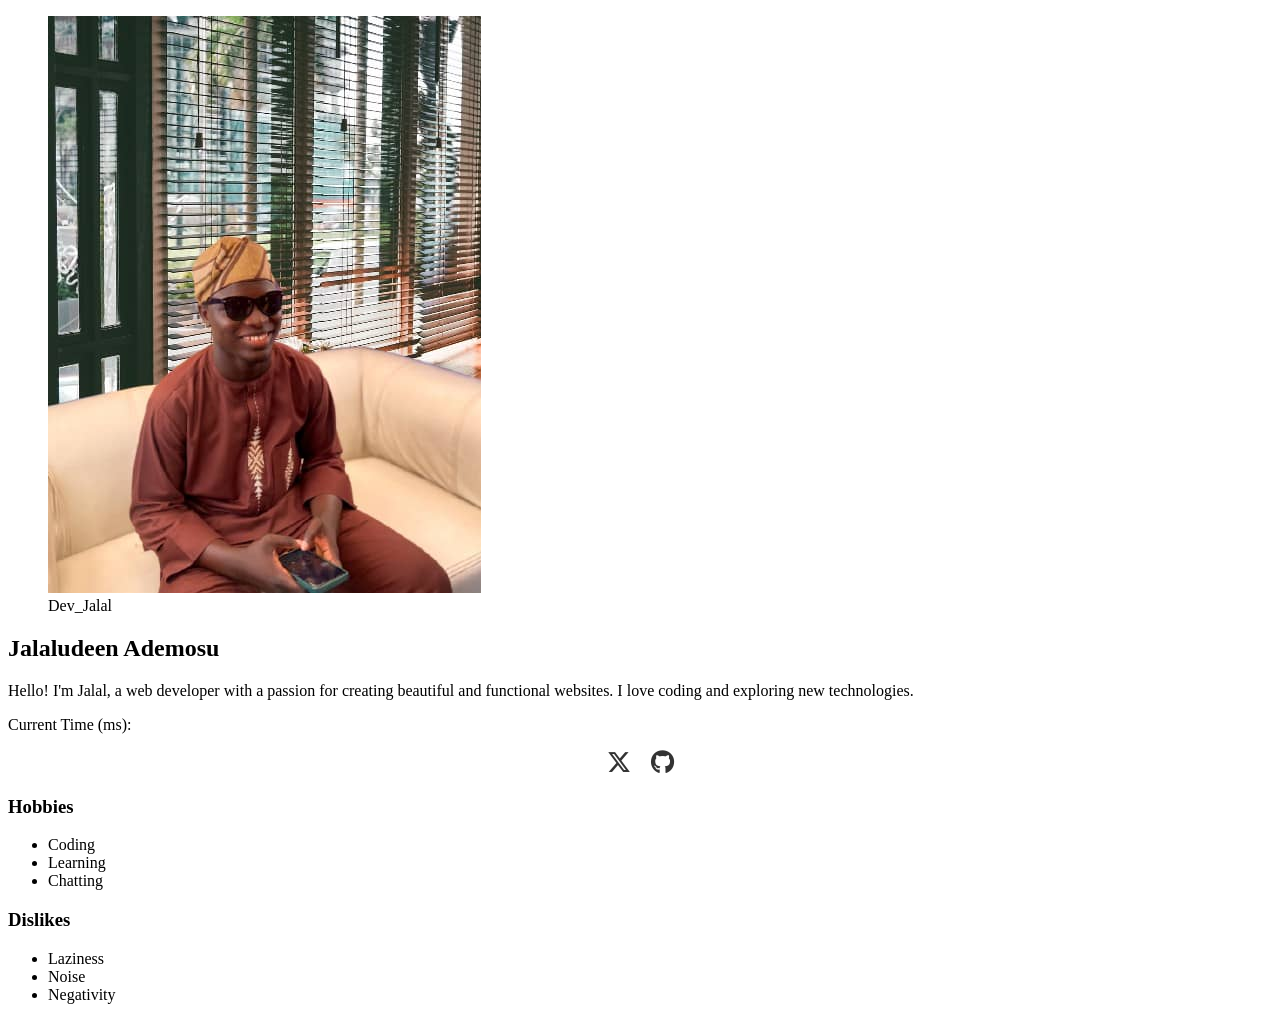
==== index.html @ eeceb67f "Initial commit" ====
<!DOCTYPE html>
<html lang="en">
  <head>
    <meta charset="UTF-8" />
    <meta name="viewport" content="width=device-width, initial-scale=1.0" />
    <title>Document</title>
    <link rel="stylesheet" href="styles.css" />
    <link
      rel="stylesheet"
      href="https://cdnjs.cloudflare.com/ajax/libs/font-awesome/6.4.2/css/all.min.css"
    />
  </head>
  <body>
    <article data-testid="data-testid = test-profile-card">
      <figure>
        <img
          src="avatar.jpg"
          alt="Jalal's Avatar"
          data-testid="test-user-avatar"
        />
        <figcaption>Dev_Jalal</figcaption>
      </figure>
      <header>
        <h2 data-testid="header-title">Jalaludeen Ademosu</h2>
      </header>
      <section>
        <p data-testid="test-user-bio">
          Hello! I'm Jalal, a web developer with a passion for creating
          beautiful and functional websites. I love coding and exploring new
          technologies.
        </p>
        <p>Current Time (ms): <span data-testid="test-user-time"></span></p>
      </section>

      <nav data-testid="test-user-social-links">
        <ul>
          <li>
            <a
              href="https://x.com/AdeyemiJalal"
              target="_blank"
              rel="noopener noreferrer"
              data-testid="test-user-social-twitter"
              ><i class="fa-brands fa-x-twitter"></i
            ></a>
          </li>
          <li>
            <a
              href="https://github.com/Jayboy2003"
              target="_blank"
              rel="noopener noreferrer"
              data-testid="test-user-social-github"
              ><i class="fab fa-github"></i
            ></a>
          </li>
        </ul>
      </nav>

      <section data-testid="test-user-hobbies">
        <h3>Hobbies</h3>
        <ul>
          <li>Coding</li>
          <li>Learning</li>
          <li>Chatting</li>
        </ul>
      </section>

      <section data-testid="test-user-dislikes">
        <h3>Dislikes</h3>
        <ul>
          <li>Laziness</li>
          <li>Noise</li>
          <li>Negativity</li>
        </ul>
    </article>
    <script src="script.js"></script>
  </body>
</html>
---- styles.css ----
/* profile card styles */
.body {
  font-family: Arial, sans-serif;
  background-color: #f4f4f4;
  margin: 0;
  padding: 20px;
  display: flex;
  justify-content: center;
  align-items: center;
  height: 100vh;
}

/* Social Media Icons */
nav ul {
  list-style: none;
  padding: 0;
  display: flex;
  gap: 20px;
  justify-content: center;
}

nav a {
  color: #333;
  text-decoration: none;
  font-size: 24px;
  transition: color 0.3s ease;
}

nav a[href*="x.com"]:hover {
  color: #000000; /* X (formerly Twitter) color */
}

nav a[href*="github"]:hover {
  color: #171515; /* GitHub color for GitHub icon */
}
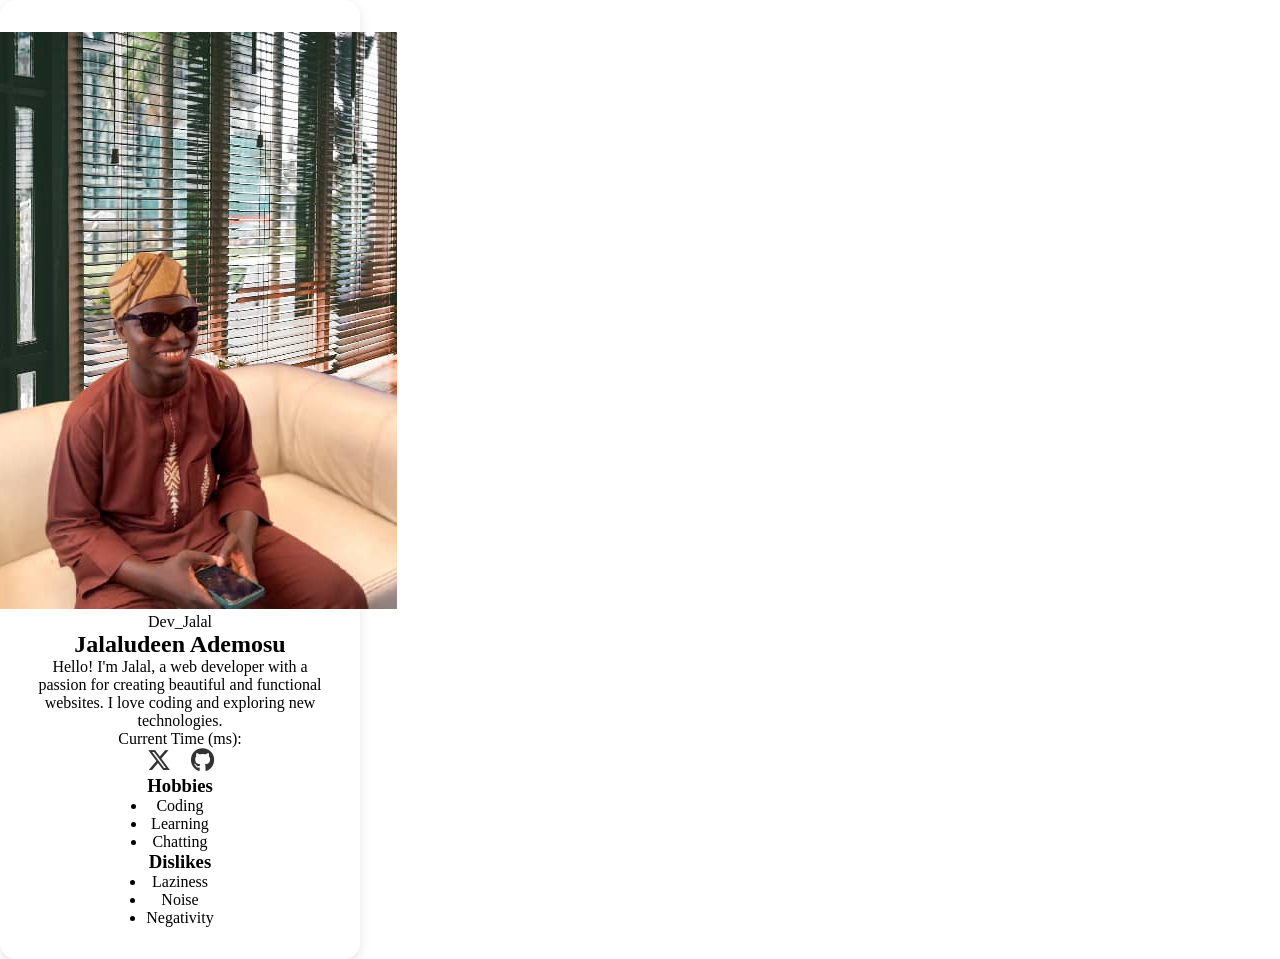
==== commit c7dc6fda: "Add social icons for X and GitHub; update styles" ====
--- a/index.html
+++ b/index.html
@@ -11,8 +11,8 @@
     />
   </head>
   <body>
-    <article data-testid="data-testid = test-profile-card">
-      <figure>
+    <article data-testid="test-profile-card">
+      <figure aria-label="profile-picture">
         <img
           src="avatar.jpg"
           alt="Jalal's Avatar"
@@ -21,7 +21,7 @@
         <figcaption>Dev_Jalal</figcaption>
       </figure>
       <header>
-        <h2 data-testid="header-title">Jalaludeen Ademosu</h2>
+        <h2 data-testid="test-user-name">Jalaludeen Ademosu</h2>
       </header>
       <section>
         <p data-testid="test-user-bio">
@@ -55,6 +55,7 @@
         </ul>
       </nav>
 
+      
       <section data-testid="test-user-hobbies">
         <h3>Hobbies</h3>
         <ul>
--- a/styles.css
+++ b/styles.css
@@ -1,13 +1,34 @@
 /* profile card styles */
+* {
+  margin: 0;
+  padding: 0;
+  box-sizing: border-box;
+}
+
 .body {
   font-family: Arial, sans-serif;
-  background-color: #f4f4f4;
-  margin: 0;
-  padding: 20px;
+  background-color: #f3f3f3;
   display: flex;
   justify-content: center;
   align-items: center;
-  height: 100vh;
+  min-height: 100vh;
+}
+
+article[data-testid="test-profile-card"] {
+  background: #fff;
+  border-radius: 1rem;
+  box-shadow: 0 4px 12px rgba(0, 0, 0, 0.1);
+  padding: 2rem;
+  max-width: 360px;
+  width: 90%;
+  display: flex;
+  flex-direction: column;
+  align-items: center;
+  text-align: center;
+  transition: transform 0.2s ease;
+}
+article[data-testid="test-profile-card"]:hover {
+  transform: translateY(-10px);
 }
 
 /* Social Media Icons */
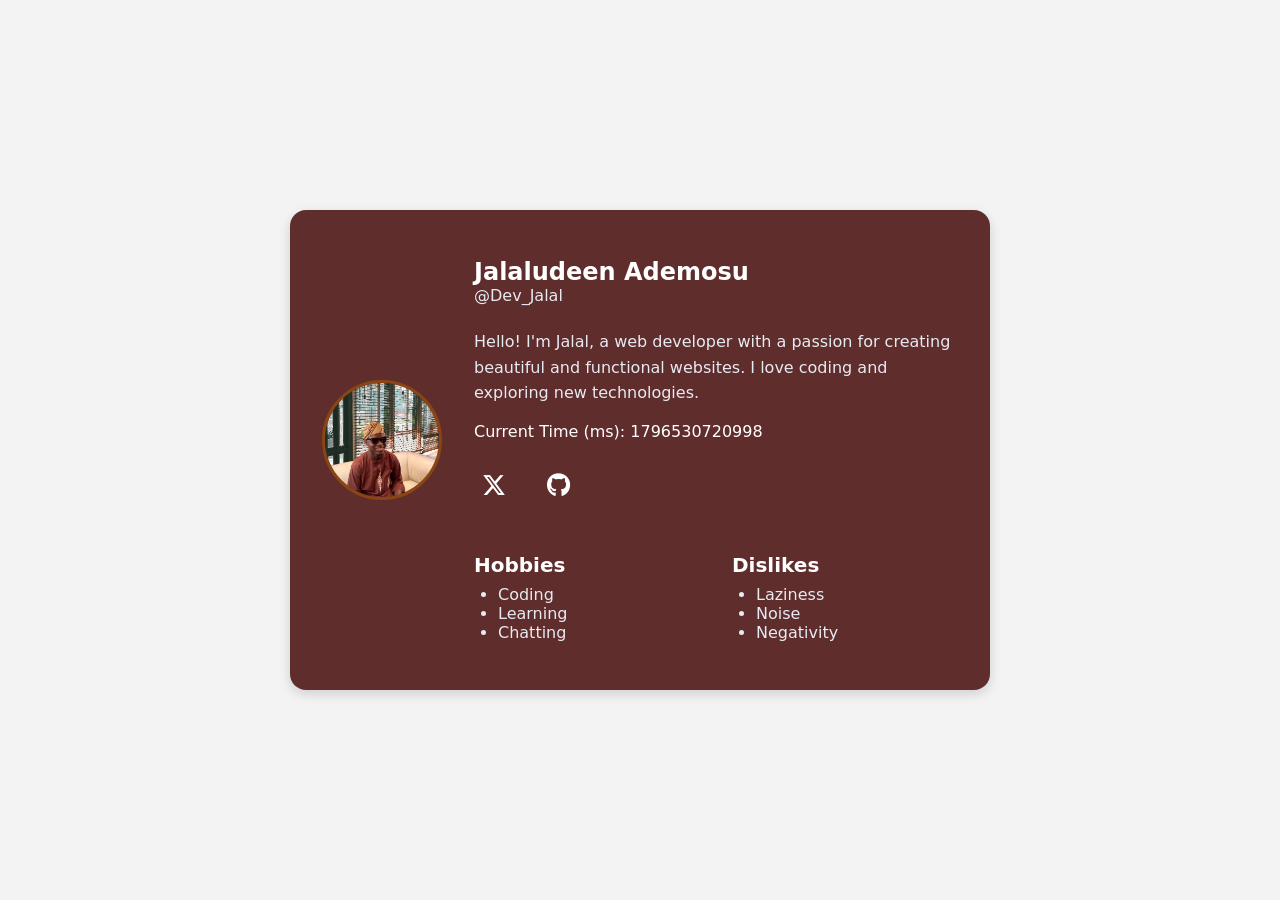
==== commit 1c086328: "Final updates: Improve accessibility, add proper styling, and ensure accurate time display" ====
--- a/index.html
+++ b/index.html
@@ -3,76 +3,106 @@
   <head>
     <meta charset="UTF-8" />
     <meta name="viewport" content="width=device-width, initial-scale=1.0" />
-    <title>Document</title>
+    <title>Jalaludeen Ademosu – Web Developer</title>
     <link rel="stylesheet" href="styles.css" />
     <link
       rel="stylesheet"
       href="https://cdnjs.cloudflare.com/ajax/libs/font-awesome/6.4.2/css/all.min.css"
+      integrity="sha512-..."
+      crossorigin="anonymous"
+      referrerpolicy="no-referrer"
     />
   </head>
   <body>
-    <article data-testid="test-profile-card">
-      <figure aria-label="profile-picture">
-        <img
-          src="avatar.jpg"
-          alt="Jalal's Avatar"
-          data-testid="test-user-avatar"
-        />
-        <figcaption>Dev_Jalal</figcaption>
-      </figure>
-      <header>
-        <h2 data-testid="test-user-name">Jalaludeen Ademosu</h2>
-      </header>
-      <section>
-        <p data-testid="test-user-bio">
-          Hello! I'm Jalal, a web developer with a passion for creating
-          beautiful and functional websites. I love coding and exploring new
-          technologies.
-        </p>
-        <p>Current Time (ms): <span data-testid="test-user-time"></span></p>
-      </section>
+    <main>
+      <article
+        data-testid="test-profile-card"
+        role="article"
+        aria-labelledby="profile-name"
+      >
+        <figure>
+          <img
+            src="avatar.jpg"
+            alt="Jalaludeen Ademosu smiling, wearing a blue shirt"
+            data-testid="test-user-avatar"
+            width="120"
+            height="120"
+          />
+          <figcaption class="visually-hidden">Profile of Dev_Jalal</figcaption>
+        </figure>
 
-      <nav data-testid="test-user-social-links">
-        <ul>
-          <li>
-            <a
-              href="https://x.com/AdeyemiJalal"
-              target="_blank"
-              rel="noopener noreferrer"
-              data-testid="test-user-social-twitter"
-              ><i class="fa-brands fa-x-twitter"></i
-            ></a>
-          </li>
-          <li>
-            <a
-              href="https://github.com/Jayboy2003"
-              target="_blank"
-              rel="noopener noreferrer"
-              data-testid="test-user-social-github"
-              ><i class="fab fa-github"></i
-            ></a>
-          </li>
-        </ul>
-      </nav>
+        <div class="profile-content">
+          <header>
+            <h1 id="profile-name" data-testid="header-title">
+              Jalaludeen Ademosu
+            </h1>
+            <p class="username">@Dev_Jalal</p>
+          </header>
 
-      
-      <section data-testid="test-user-hobbies">
-        <h3>Hobbies</h3>
-        <ul>
-          <li>Coding</li>
-          <li>Learning</li>
-          <li>Chatting</li>
-        </ul>
-      </section>
+          <section>
+            <p data-testid="test-user-bio">
+              Hello! I'm Jalal, a web developer with a passion for creating
+              beautiful and functional websites. I love coding and exploring new
+              technologies.
+            </p>
+            <p>
+              Current Time (ms):
+              <span data-testid="test-user-time" aria-live="polite"></span>
+            </p>
+          </section>
 
-      <section data-testid="test-user-dislikes">
-        <h3>Dislikes</h3>
-        <ul>
-          <li>Laziness</li>
-          <li>Noise</li>
-          <li>Negativity</li>
-        </ul>
-    </article>
+          <nav
+            data-testid="test-user-social-links"
+            aria-label="Social media links"
+          >
+            <ul>
+              <li>
+                <a
+                  href="https://x.com/AdeyemiJalal"
+                  target="_blank"
+                  rel="noopener noreferrer"
+                  data-testid="test-user-social-twitter"
+                  aria-label="Twitter: @AdeyemiJalal"
+                >
+                  <i class="fa-brands fa-x-twitter" aria-hidden="true"></i>
+                </a>
+              </li>
+              <li>
+                <a
+                  href="https://github.com/Jayboy2003"
+                  target="_blank"
+                  rel="noopener noreferrer"
+                  data-testid="test-user-social-github"
+                  aria-label="GitHub: Jayboy2003"
+                >
+                  <i class="fab fa-github" aria-hidden="true"></i>
+                </a>
+              </li>
+            </ul>
+          </nav>
+
+          <div class="interests-grid">
+            <section data-testid="test-user-hobbies">
+              <h2>Hobbies</h2>
+              <ul>
+                <li>Coding</li>
+                <li>Learning</li>
+                <li>Chatting</li>
+              </ul>
+            </section>
+
+            <section data-testid="test-user-dislikes">
+              <h2>Dislikes</h2>
+              <ul>
+                <li>Laziness</li>
+                <li>Noise</li>
+                <li>Negativity</li>
+              </ul>
+            </section>
+          </div>
+        </div>
+      </article>
+    </main>
     <script src="script.js"></script>
   </body>
 </html>
--- a/styles.css
+++ b/styles.css
@@ -1,56 +1,174 @@
-/* profile card styles */
+/* ===== CSS Reset & Base ===== */
 * {
   margin: 0;
   padding: 0;
   box-sizing: border-box;
 }
 
-.body {
-  font-family: Arial, sans-serif;
-  background-color: #f3f3f3;
+:root {
+  /* Color Palette */
+  --bg-color: #f3f3f3;
+  --card-bg: rgba(71, 11, 11, 0.85);
+  --text-primary: #ffffff;
+  --text-secondary: #e6ebf2;
+  --border-color: #8b4513;
+  --shadow: 0 4px 12px rgba(0, 0, 0, 0.15);
+  --hover-transform: translateY(-6px);
+  --transition: all 0.25s ease;
+
+  /* Spacing */
+  --space-xs: 0.5rem;
+  --space-sm: 1rem;
+  --space-md: 1.5rem;
+  --space-lg: 2rem;
+  --space-xl: 3rem;
+
+  /* Typography */
+  --font-base: "Segoe UI", system-ui, sans-serif;
+}
+
+body {
+  font-family: var(--font-base);
+  background-color: var(--bg-color);
+  color: var(--text-primary);
   display: flex;
   justify-content: center;
   align-items: center;
   min-height: 100vh;
+  padding: var(--space-sm);
 }
 
+/* ===== Visually Hidden (for a11y) ===== */
+.visually-hidden {
+  position: absolute;
+  width: 1px;
+  height: 1px;
+  padding: 0;
+  margin: -1px;
+  overflow: hidden;
+  clip: rect(0, 0, 0, 0);
+  white-space: nowrap;
+  border: 0;
+}
+
+/* ===== Profile Card ===== */
 article[data-testid="test-profile-card"] {
-  background: #fff;
+  background: var(--card-bg);
   border-radius: 1rem;
-  box-shadow: 0 4px 12px rgba(0, 0, 0, 0.1);
-  padding: 2rem;
+  box-shadow: var(--shadow);
+  padding: var(--space-lg);
   max-width: 360px;
-  width: 90%;
+  width: 100%;
   display: flex;
   flex-direction: column;
   align-items: center;
   text-align: center;
-  transition: transform 0.2s ease;
-}
-article[data-testid="test-profile-card"]:hover {
-  transform: translateY(-10px);
+  transition: var(--transition);
 }
 
-/* Social Media Icons */
-nav ul {
-  list-style: none;
-  padding: 0;
-  display: flex;
-  gap: 20px;
-  justify-content: center;
+article[data-testid="test-profile-card"]:hover,
+article[data-testid="test-profile-card"]:focus-within {
+  transform: var(--hover-transform);
 }
 
-nav a {
-  color: #333;
-  text-decoration: none;
-  font-size: 24px;
-  transition: color 0.3s ease;
+/* ===== Avatar ===== */
+figure img {
+  width: 120px;
+  height: 120px;
+  border-radius: 50%;
+  object-fit: cover;
+  margin-bottom: var(--space-sm);
+  border: 3px solid var(--border-color);
 }
 
-nav a[href*="x.com"]:hover {
-  color: #000000; /* X (formerly Twitter) color */
+.username {
+  color: var(--text-secondary);
+  font-size: 1rem;
+  margin-bottom: var(--space-md);
 }
 
-nav a[href*="github"]:hover {
-  color: #171515; /* GitHub color for GitHub icon */
+/* ===== Bio & Time ===== */
+p[data-testid="test-user-bio"] {
+  font-size: 1rem;
+  color: var(--text-secondary);
+  margin-bottom: var(--space-sm);
+  line-height: 1.6;
 }
+
+/* ===== Social Links ===== */
+nav[data-testid="test-user-social-links"] ul {
+  list-style: none;
+  display: flex;
+  gap: 1.5rem;
+  justify-content: center;
+  margin: var(--space-md) 0;
+}
+
+nav[data-testid="test-user-social-links"] a {
+  color: #ffffff;
+  font-size: 1.5rem;
+  display: inline-flex;
+  align-items: center;
+  justify-content: center;
+  width: 2.5rem;
+  height: 2.5rem;
+  border-radius: 50%;
+  transition: var(--transition);
+  text-decoration: none;
+}
+
+nav[data-testid="test-user-social-links"] a:hover,
+nav[data-testid="test-user-social-links"] a:focus {
+  transform: scale(1.15);
+  outline: 2px solid white;
+  outline-offset: 2px;
+}
+
+/* ===== Interests Grid ===== */
+.interests-grid {
+  display: flex;
+  flex-direction: column;
+  gap: var(--space-md);
+  width: 100%;
+  margin-top: var(--space-md);
+}
+
+.interests-grid h2 {
+  font-size: 1.25rem;
+  margin-bottom: var(--space-xs);
+  color: var(--text-primary);
+}
+
+.interests-grid ul {
+  list-style: disc;
+  padding-left: 1.5rem;
+  color: var(--text-secondary);
+  text-align: left;
+}
+
+/* ===== Responsive: Tablet+ ===== */
+@media (min-width: 600px) {
+  article[data-testid="test-profile-card"] {
+    flex-direction: row;
+    text-align: left;
+    max-width: 700px;
+    padding: var(--space-xl) var(--space-lg);
+    gap: var(--space-lg);
+  }
+
+  .profile-content {
+    display: flex;
+    flex-direction: column;
+    align-items: flex-start;
+    width: 100%;
+  }
+
+  .interests-grid {
+    flex-direction: row;
+    gap: var(--space-lg);
+  }
+
+  .interests-grid section {
+    width: calc(50% - var(--space-sm) / 2);
+  }
+}
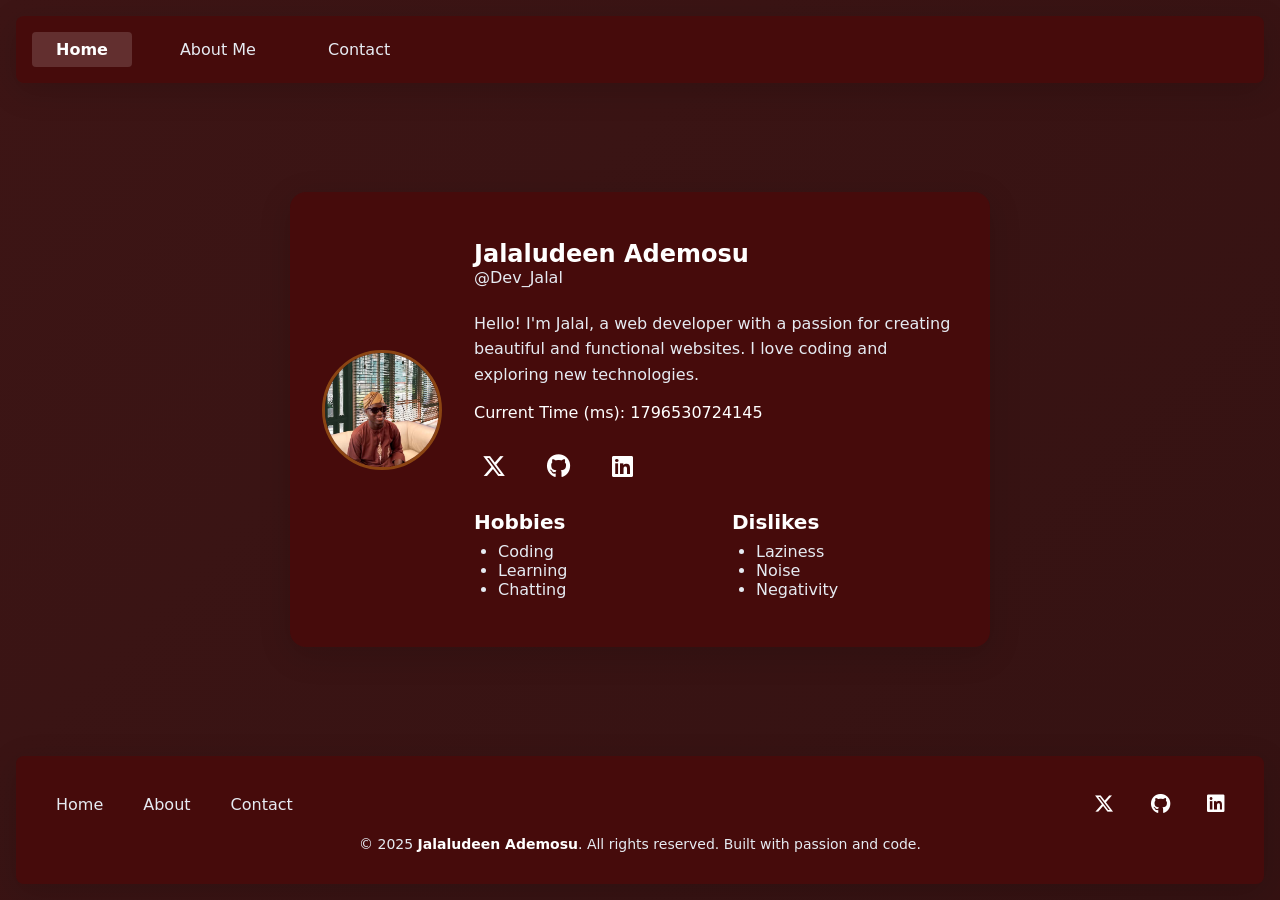
==== commit b7145467: "Updated index.html,style.css, and script.js. Added a new page: about.html, contact.html" ====
--- a/index.html
+++ b/index.html
@@ -8,12 +8,21 @@
     <link
       rel="stylesheet"
       href="https://cdnjs.cloudflare.com/ajax/libs/font-awesome/6.4.2/css/all.min.css"
-      integrity="sha512-..."
+      integrity="sha512-z3gLpd7yknf1YoNbCzqRKc4qyor8gaKU1qmn+CShxbuBusANI9QpRohGBreCFkKxLhei6S9CQXFEbbKuqLg0DA=="
       crossorigin="anonymous"
       referrerpolicy="no-referrer"
     />
   </head>
   <body>
+    <!-- Navigation -->
+    <nav class="main-nav" aria-label="Main navigation">
+      <ul>
+        <li><a href="index.html" aria-current="page">Home</a></li>
+        <li><a href="about.html">About Me</a></li>
+        <li><a href="contact.html">Contact</a></li>
+      </ul>
+    </nav>
+
     <main>
       <article
         data-testid="test-profile-card"
@@ -78,6 +87,17 @@
                   <i class="fab fa-github" aria-hidden="true"></i>
                 </a>
               </li>
+              <li>
+                <a
+                  href="https://linkedin.com/in/jalal-adeyemi"
+                  target="_blank"
+                  rel="noopener noreferrer"
+                  data-testid="test-user-social-linkedin"
+                  aria-label="LinkedIn: jalal-adeyemi"
+                >
+                  <i class="fab fa-linkedin" aria-hidden="true"></i>
+                </a>
+              </li>
             </ul>
           </nav>
 
@@ -103,6 +123,54 @@
         </div>
       </article>
     </main>
+    <!-- Footer -->
+    <footer class="site-footer">
+      <div class="footer-content">
+        <div>
+          <nav aria-label="Footer navigation">
+            <ul class="footer-links">
+              <li><a href="index.html">Home</a></li>
+              <li><a href="about.html">About</a></li>
+              <li><a href="contact.html">Contact</a></li>
+            </ul>
+          </nav>
+        </div>
+
+        <div class="footer-social" aria-label="Social media links">
+          <a
+            href="https://x.com/AdeyemiJalal"
+            target="_blank"
+            rel="noopener noreferrer"
+            aria-label="Twitter"
+          >
+            <i class="fa-brands fa-x-twitter" aria-hidden="true"></i>
+          </a>
+          <a
+            href="https://github.com/Jayboy2003"
+            target="_blank"
+            rel="noopener noreferrer"
+            aria-label="GitHub"
+          >
+            <i class="fab fa-github" aria-hidden="true"></i>
+          </a>
+          <a
+            href="https://linkedin.com/in/jalal-adeyemi"
+            target="_blank"
+            rel="noopener noreferrer"
+            aria-label="LinkedIn"
+          >
+            <i class="fab fa-linkedin" aria-hidden="true"></i>
+          </a>
+        </div>
+      </div>
+
+      <div class="footer-copyright">
+        <p>
+          &copy; 2025 <a href="index.html">Jalaludeen Ademosu</a>. All rights
+          reserved. Built with passion and code.
+        </p>
+      </div>
+    </footer>
     <script src="script.js"></script>
   </body>
 </html>
--- a/styles.css
+++ b/styles.css
@@ -7,14 +7,18 @@
 
 :root {
   /* Color Palette */
-  --bg-color: #f3f3f3;
-  --card-bg: rgba(71, 11, 11, 0.85);
+  --gradient-1: #1a0a0a;
+  --gradient-2: #2c0f0f;
+  --gradient-3: #3d1515;
+  --card-bg: rgba(71, 11, 11, 0.95);
   --text-primary: #ffffff;
   --text-secondary: #e6ebf2;
   --border-color: #8b4513;
-  --shadow: 0 4px 12px rgba(0, 0, 0, 0.15);
-  --hover-transform: translateY(-6px);
-  --transition: all 0.25s ease;
+  --shadow: 0 8px 32px rgba(0, 0, 0, 0.15);
+  --hover-transform: translateY(-6px) scale(1.02);
+  --transition: all 0.3s cubic-bezier(0.4, 0, 0.2, 1);
+  --error-color: #ff6b6b;
+  --success-color: #51cf66;
 
   /* Spacing */
   --space-xs: 0.5rem;
@@ -29,16 +33,83 @@
 
 body {
   font-family: var(--font-base);
-  background-color: var(--bg-color);
-  color: var(--text-primary);
-  display: flex;
-  justify-content: center;
-  align-items: center;
+  background: linear-gradient(
+    -45deg,
+    var(--gradient-1),
+    var(--gradient-2),
+    var(--gradient-3)
+  );
+  background-size: 400% 400%;
+  animation: gradient 15s ease infinite;
+  color: var(--text-primary);
   min-height: 100vh;
   padding: var(--space-sm);
-}
-
-/* ===== Visually Hidden (for a11y) ===== */
+  display: flex;
+  flex-direction: column;
+}
+
+@keyframes gradient {
+  0% {
+    background-position: 0% 50%;
+  }
+  50% {
+    background-position: 100% 50%;
+  }
+  100% {
+    background-position: 0% 50%;
+  }
+}
+
+/* ===== Navigation ===== */
+.main-nav {
+  background: var(--card-bg);
+  border-radius: 0.5rem;
+  padding: var(--space-sm);
+  margin-bottom: var(--space-lg);
+  box-shadow: var(--shadow);
+}
+
+.main-nav ul {
+  list-style: none;
+  display: flex;
+  gap: var(--space-md);
+  justify-content: center;
+  flex-wrap: wrap;
+}
+
+.main-nav a {
+  color: var(--text-secondary);
+  text-decoration: none;
+  padding: var(--space-xs) var(--space-md);
+  border-radius: 0.25rem;
+  transition: var(--transition);
+  display: block;
+}
+
+.main-nav a:hover,
+.main-nav a:focus {
+  background: rgba(255, 255, 255, 0.1);
+  color: var(--text-primary);
+  outline: 2px solid var(--border-color);
+  outline-offset: 2px;
+}
+
+.main-nav a[aria-current="page"] {
+  background: rgba(255, 255, 255, 0.15);
+  color: var(--text-primary);
+  font-weight: 600;
+}
+
+/* ===== Main Content ===== */
+main {
+  flex: 1;
+  display: flex;
+  justify-content: center;
+  align-items: center;
+  padding: var(--space-sm);
+}
+
+/* ===== Visually Hidden ===== */
 .visually-hidden {
   position: absolute;
   width: 1px;
@@ -99,13 +170,13 @@
 nav[data-testid="test-user-social-links"] ul {
   list-style: none;
   display: flex;
-  gap: 1.5rem;
-  justify-content: center;
-  margin: var(--space-md) 0;
+  gap: var(--space-md);
+  justify-content: center;
+  margin-top: var(--space-md);
 }
 
 nav[data-testid="test-user-social-links"] a {
-  color: #ffffff;
+  color: var(--text-primary);
   font-size: 1.5rem;
   display: inline-flex;
   align-items: center;
@@ -144,6 +215,236 @@
   padding-left: 1.5rem;
   color: var(--text-secondary);
   text-align: left;
+}
+
+/* ===== Contact Page ===== */
+.contact-page {
+  width: 100%;
+  max-width: 100%;
+}
+
+.contact-container {
+  background: var(--card-bg);
+  border-radius: 1rem;
+  box-shadow: var(--shadow);
+  padding: var(--space-xl);
+  max-width: 600px;
+  width: 100%;
+  margin: 0 auto;
+}
+
+.contact-container header {
+  text-align: center;
+  margin-bottom: var(--space-xl);
+}
+
+.contact-container h1 {
+  font-size: 2rem;
+  margin-bottom: var(--space-sm);
+}
+
+.contact-container header p {
+  color: var(--text-secondary);
+  font-size: 1.1rem;
+}
+
+/* ===== Contact Form ===== */
+.contact-form {
+  display: flex;
+  flex-direction: column;
+  gap: var(--space-md);
+}
+
+.form-group {
+  display: flex;
+  flex-direction: column;
+  gap: var(--space-xs);
+}
+
+.form-group label {
+  font-weight: 600;
+  color: var(--text-primary);
+  font-size: 0.95rem;
+}
+
+.form-group input,
+.form-group textarea {
+  padding: var(--space-sm);
+  border: 2px solid var(--border-color);
+  border-radius: 0.5rem;
+  background: rgba(255, 255, 255, 0.05);
+  color: var(--text-primary);
+  font-family: var(--font-base);
+  font-size: 1rem;
+  transition: var(--transition);
+}
+
+.form-group input:focus,
+.form-group textarea:focus {
+  outline: none;
+  border-color: var(--text-primary);
+  background: rgba(255, 255, 255, 0.1);
+}
+
+.form-group input.error,
+.form-group textarea.error {
+  border-color: var(--error-color);
+}
+
+.form-group textarea {
+  resize: vertical;
+  min-height: 120px;
+}
+
+.error-message {
+  color: var(--error-color);
+  font-size: 0.875rem;
+  min-height: 1.25rem;
+  display: block;
+}
+
+.submit-btn {
+  background: var(--border-color);
+  color: var(--text-primary);
+  border: none;
+  padding: var(--space-sm) var(--space-lg);
+  border-radius: 0.5rem;
+  font-size: 1rem;
+  font-weight: 600;
+  cursor: pointer;
+  transition: var(--transition);
+  margin-top: var(--space-sm);
+}
+
+.submit-btn:hover,
+.submit-btn:focus {
+  transform: translateY(-2px);
+  box-shadow: 0 4px 12px rgba(139, 69, 19, 0.4);
+  outline: 2px solid var(--text-primary);
+  outline-offset: 2px;
+}
+
+.submit-btn:active {
+  transform: translateY(0);
+}
+
+.success-message {
+  background: rgba(81, 207, 102, 0.1);
+  border: 2px solid var(--success-color);
+  color: var(--success-color);
+  padding: var(--space-md);
+  border-radius: 0.5rem;
+  text-align: center;
+  font-weight: 600;
+  display: none;
+  margin-top: var(--space-md);
+}
+
+.success-message.show {
+  display: block;
+}
+/* ===== About Page ===== */
+.about-page {
+  width: 100%;
+  max-width: 100%;
+}
+
+.about-container {
+  background: var(--card-bg);
+  border-radius: 1rem;
+  box-shadow: var(--shadow);
+  padding: var(--space-xl);
+  max-width: 900px;
+  width: 100%;
+  margin: 0 auto;
+}
+
+.about-container header {
+  text-align: center;
+  margin-bottom: var(--space-xl);
+  border-bottom: 2px solid var(--border-color);
+  padding-bottom: var(--space-lg);
+}
+
+.about-container h1 {
+  font-size: 2.5rem;
+  margin-bottom: var(--space-sm);
+}
+
+.about-container header p {
+  color: var(--text-secondary);
+  font-size: 1.1rem;
+}
+
+.about-section {
+  margin-bottom: var(--space-xl);
+}
+
+.about-section h2 {
+  font-size: 1.75rem;
+  margin-bottom: var(--space-md);
+  color: var(--text-primary);
+  border-left: 4px solid var(--border-color);
+  padding-left: var(--space-sm);
+}
+
+.about-section h3 {
+  font-size: 1.25rem;
+  margin-top: var(--space-lg);
+  margin-bottom: var(--space-sm);
+  color: var(--text-secondary);
+}
+
+.about-section p {
+  color: var(--text-secondary);
+  line-height: 1.7;
+  margin-bottom: var(--space-md);
+  font-size: 1.05rem;
+}
+
+.about-section ul {
+  list-style: none;
+  padding-left: 0;
+  margin-bottom: var(--space-md);
+}
+
+.about-section ul li {
+  color: var(--text-secondary);
+  line-height: 1.7;
+  margin-bottom: var(--space-md);
+  padding-left: var(--space-md);
+  position: relative;
+}
+
+.about-section ul li::before {
+  content: "▸";
+  color: var(--border-color);
+  font-weight: bold;
+  position: absolute;
+  left: 0;
+}
+
+.about-section ul li strong {
+  color: var(--text-primary);
+}
+
+.about-section blockquote {
+  background: rgba(255, 255, 255, 0.05);
+  border-left: 4px solid var(--border-color);
+  padding: var(--space-lg);
+  border-radius: 0.5rem;
+  margin: var(--space-md) 0;
+}
+
+.about-section blockquote p {
+  margin-bottom: var(--space-sm);
+  font-style: italic;
+}
+
+.about-section blockquote p:last-child {
+  margin-bottom: 0;
+  font-weight: 600;
+  text-align: right;
 }
 
 /* ===== Responsive: Tablet+ ===== */
@@ -171,4 +472,171 @@
   .interests-grid section {
     width: calc(50% - var(--space-sm) / 2);
   }
-}
+
+  .contact-container,
+  .about-container {
+    padding: var(--space-xl) calc(var(--space-xl) * 1.5);
+  }
+
+  .about-container h1 {
+    font-size: 3rem;
+  }
+}
+
+@media (min-width: 900px) {
+  .main-nav ul {
+    justify-content: flex-start;
+  }
+
+  .about-section h2 {
+    font-size: 2rem;
+  }
+}
+
+/* Error message styling - UPDATED */
+.error-message {
+  color: var(--error-color);
+  font-size: 0.875rem;
+  min-height: 1.25rem;
+  display: none; /* Hidden by default */
+  margin-top: 0.25rem;
+}
+
+/* Show error message when it has content */
+.error-message:not(:empty) {
+  display: block;
+}
+
+/* Input error state - UPDATED */
+.form-group input.error,
+.form-group textarea.error {
+  border-color: var(--error-color);
+  background: rgba(255, 107, 107, 0.1);
+}
+
+/* Success message styling - UPDATED */
+.success-message {
+  background: rgba(81, 207, 102, 0.1);
+  border: 2px solid var(--success-color);
+  color: var(--success-color);
+  padding: var(--space-md);
+  border-radius: 0.5rem;
+  text-align: center;
+  font-weight: 600;
+  display: none; /* Hidden by default */
+  margin-top: var(--space-md);
+  animation: slideIn 0.3s ease-out;
+}
+
+/* Show success message when it has the 'show' class */
+.success-message.show {
+  display: block !important;
+}
+
+/* Animation for success message */
+@keyframes slideIn {
+  from {
+    opacity: 0;
+    transform: translateY(-10px);
+  }
+  to {
+    opacity: 1;
+    transform: translateY(0);
+  }
+}
+/* ===== Footer Styles ===== */
+.site-footer {
+  background: var(--card-bg);
+  border-radius: 0.5rem;
+  padding: var(--space-lg);
+  margin-top: var(--space-lg);
+  box-shadow: var(--shadow);
+  text-align: center;
+  align-items: center;
+}
+
+.footer-content {
+  display: flex;
+  flex-direction: column;
+  justify-content: center;
+  align-items: center;
+  gap: var(--space-md);
+}
+
+.footer-links {
+  list-style: none;
+  display: flex;
+  gap: var(--space-md);
+  flex-wrap: wrap;
+}
+
+.footer-links a {
+  color: var(--text-secondary);
+  text-decoration: none;
+  transition: var(--transition);
+  padding: var(--space-xs);
+}
+
+.footer-links a:hover,
+.footer-links a:focus {
+  color: var(--text-primary);
+  outline: 2px solid var(--border-color);
+  outline-offset: 2px;
+  border-radius: 0.25rem;
+}
+
+.footer-social {
+  display: flex;
+  gap: var(--space-md);
+  justify-content: center;
+}
+
+.footer-social a {
+  color: var(--text-primary);
+  font-size: 1.25rem;
+  display: inline-flex;
+  align-items: center;
+  justify-content: center;
+  width: 2rem;
+  height: 2rem;
+  border-radius: 50%;
+  transition: var(--transition);
+  text-decoration: none;
+}
+
+.footer-social a:hover,
+.footer-social a:focus {
+  transform: scale(1.1);
+  outline: 2px solid white;
+  outline-offset: 2px;
+}
+
+.footer-copyright {
+  color: var(--text-secondary);
+  font-size: 0.875rem;
+  margin-top: var(--space-sm);
+  justify-content: center;
+  display: flex;
+}
+
+.footer-copyright a {
+  color: var(--text-primary);
+  text-decoration: none;
+  font-weight: 600;
+}
+
+.footer-copyright a:hover {
+  text-decoration: underline;
+}
+
+/* Responsive footer */
+@media (min-width: 600px) {
+  .footer-content {
+    flex-direction: row;
+    justify-content: space-between;
+  }
+
+  .site-footer {
+    text-align: left;
+  }
+}
